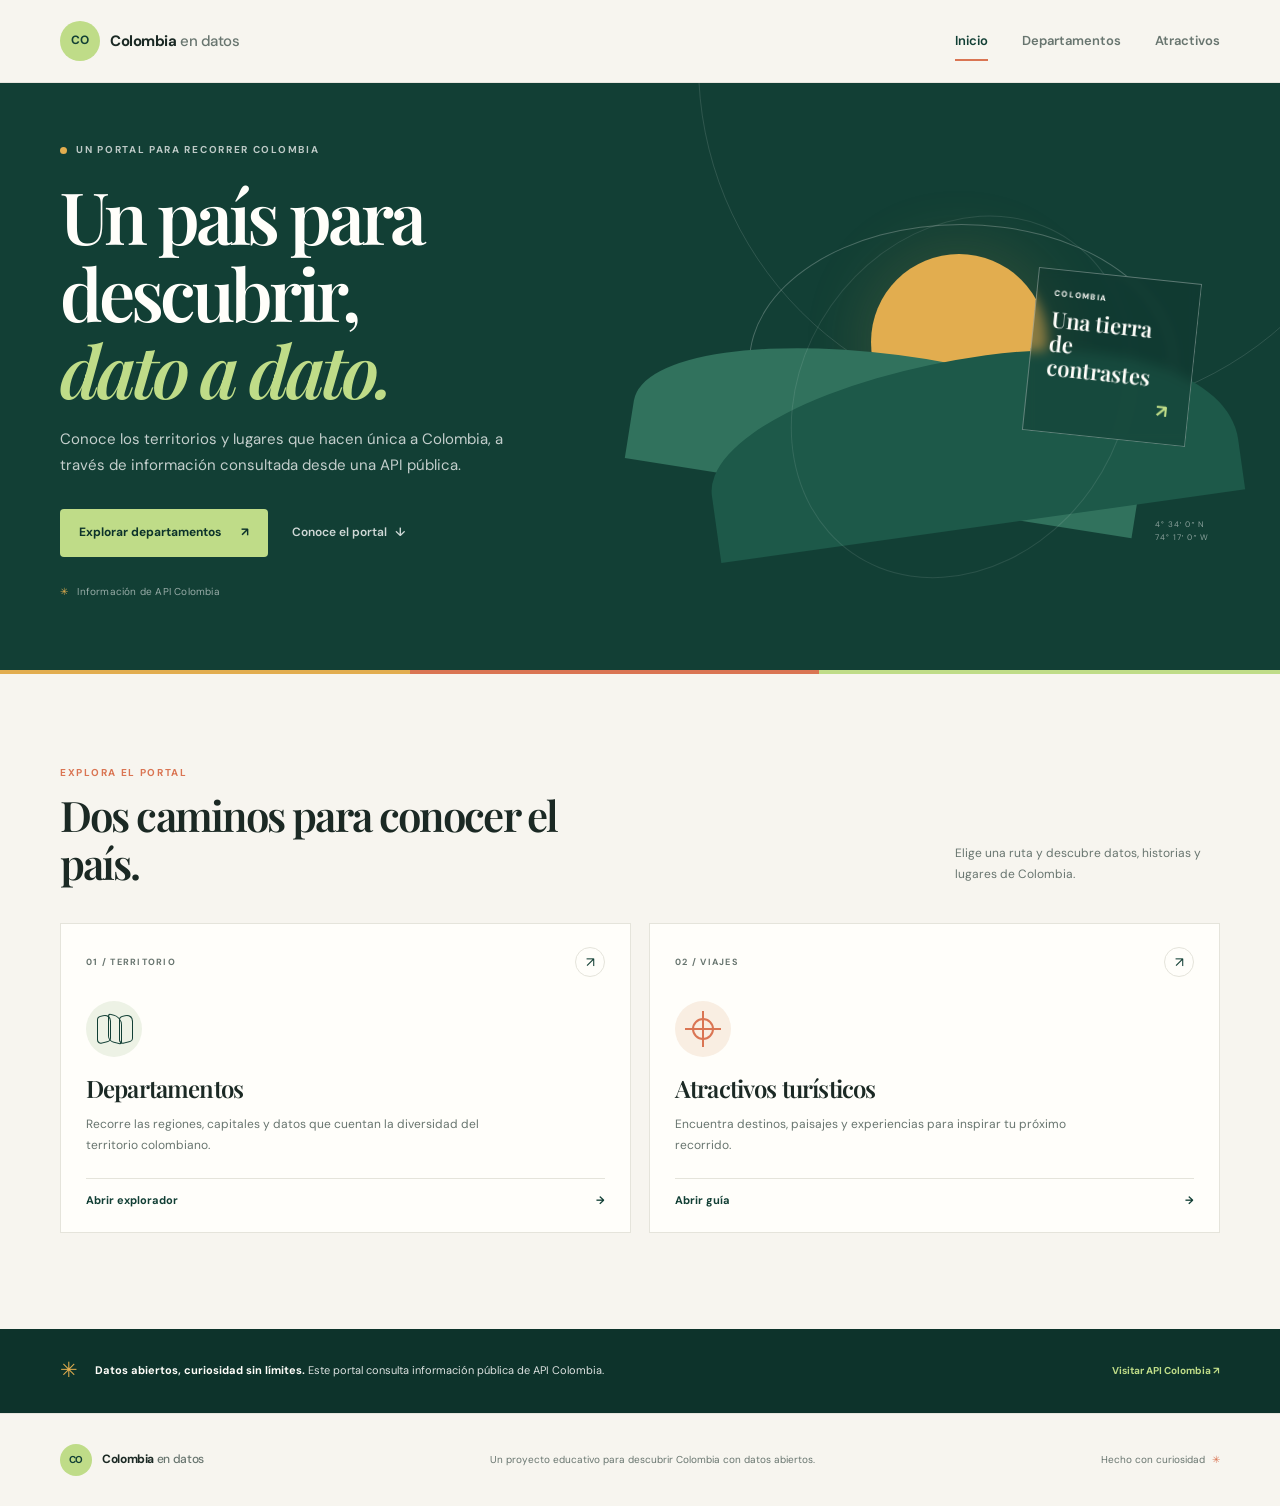
==== index.html @ cde35022 "feat: :zap: create portal layout and navigation se crea la primera pagina web" ====
<!doctype html>
<html lang="es">
  <head>
    <meta charset="utf-8">
    <meta name="viewport" content="width=device-width, initial-scale=1">
    <meta name="theme-color" content="#123f35">
    <meta name="description" content="Explora los departamentos y atractivos turísticos de Colombia con datos de API Colombia.">
    <title>Colombia en datos | Explora el país</title>
    <link rel="stylesheet" href="css/styles.css">
    <script src="js/site.js" defer></script>
  </head>
  <body>
    <a class="skip-link" href="#contenido">Saltar al contenido</a>

    <header class="site-header">
      <div class="shell header-inner">
        <a class="brand" href="index.html" aria-label="Colombia en datos, inicio">
          <span class="brand-mark" aria-hidden="true">CO</span>
          <span class="brand-name">Colombia <span>en datos</span></span>
        </a>

        <button class="nav-toggle" type="button" aria-expanded="false" aria-controls="primary-nav" aria-label="Abrir menú">
          <span></span><span></span>
        </button>

        <nav class="primary-nav" id="primary-nav" aria-label="Navegación principal">
          <a class="nav-link is-active" href="index.html" aria-current="page">Inicio</a>
          <a class="nav-link" href="departamentos.html">Departamentos</a>
          <a class="nav-link" href="atractivos.html">Atractivos</a>
        </nav>
      </div>
    </header>

    <main id="contenido">
      <section class="hero">
        <div class="shell hero-inner">
          <div class="hero-copy">
            <p class="eyebrow"><span class="eyebrow-dot" aria-hidden="true"></span> Un portal para recorrer Colombia</p>
            <h1>Un país para descubrir,<br><em>dato a dato.</em></h1>
            <p class="hero-lead">Conoce los territorios y lugares que hacen única a Colombia, a través de información consultada desde una API pública.</p>
            <div class="hero-actions">
              <a class="button button-light" href="departamentos.html">Explorar departamentos <span aria-hidden="true">↗</span></a>
              <a class="text-link text-link-light" href="#explora">Conoce el portal <span aria-hidden="true">↓</span></a>
            </div>
            <p class="hero-note"><span aria-hidden="true">✳</span> Información de API Colombia</p>
          </div>

          <div class="hero-art" aria-hidden="true">
            <div class="hero-sun"></div>
            <div class="hero-hill hero-hill-back"></div>
            <div class="hero-hill hero-hill-front"></div>
            <div class="hero-stamp"><span>COLOMBIA</span><strong>Una tierra<br>de contrastes</strong><i>↗</i></div>
            <span class="hero-coordinate">4° 34′ 0″ N<br>74° 17′ 0″ W</span>
          </div>
        </div>
        <div class="hero-bottom-line" aria-hidden="true"><span></span></div>
      </section>

      <section class="explore-section shell" id="explora" aria-labelledby="explore-title">
        <div class="section-heading">
          <div>
            <p class="eyebrow eyebrow-dark">Explora el portal</p>
            <h2 id="explore-title">Dos caminos para conocer el país.</h2>
          </div>
          <p class="section-intro">Elige una ruta y descubre datos, historias y lugares de Colombia.</p>
        </div>

        <div class="explore-grid">
          <a class="explore-card card-departments" href="departamentos.html">
            <div class="card-topline"><span class="card-index">01 / TERRITORIO</span><span class="card-arrow" aria-hidden="true">↗</span></div>
            <div class="card-icon icon-map" aria-hidden="true"><span></span><span></span><span></span></div>
            <div class="card-copy">
              <h3>Departamentos</h3>
              <p>Recorre las regiones, capitales y datos que cuentan la diversidad del territorio colombiano.</p>
            </div>
            <span class="card-cta">Abrir explorador <span aria-hidden="true">→</span></span>
          </a>

          <a class="explore-card card-attractions" href="atractivos.html">
            <div class="card-topline"><span class="card-index">02 / VIAJES</span><span class="card-arrow" aria-hidden="true">↗</span></div>
            <div class="card-icon icon-sun" aria-hidden="true"><span></span></div>
            <div class="card-copy">
              <h3>Atractivos turísticos</h3>
              <p>Encuentra destinos, paisajes y experiencias para inspirar tu próximo recorrido.</p>
            </div>
            <span class="card-cta">Abrir guía <span aria-hidden="true">→</span></span>
          </a>
        </div>
      </section>

      <section class="source-band" aria-label="Fuente de los datos">
        <div class="shell source-inner">
          <span class="source-symbol" aria-hidden="true">✳</span>
          <p><strong>Datos abiertos, curiosidad sin límites.</strong> Este portal consulta información pública de API Colombia.</p>
          <a href="https://api-colombia.com/" target="_blank" rel="noreferrer">Visitar API Colombia <span aria-hidden="true">↗</span></a>
        </div>
      </section>
    </main>

    <footer class="site-footer">
      <div class="shell footer-inner">
        <a class="brand brand-footer" href="index.html" aria-label="Colombia en datos, inicio">
          <span class="brand-mark" aria-hidden="true">CO</span>
          <span class="brand-name">Colombia <span>en datos</span></span>
        </a>
        <p>Un proyecto educativo para descubrir Colombia con datos abiertos.</p>
        <span class="footer-credit">Hecho con curiosidad <span aria-hidden="true">✳</span></span>
      </div>
    </footer>
  </body>
</html>
---- css/styles.css ----
@import url("https://fonts.googleapis.com/css2?family=DM+Sans:wght@400;500;600;700&family=Playfair+Display:ital,wght@0,600;0,700;1,600;1,700&display=swap");

:root {
  color-scheme: light;
  --ink: #1b2924;
  --muted: #68756f;
  --forest: #123f35;
  --forest-deep: #0d332b;
  --leaf: #bfdc88;
  --gold: #e2ad4f;
  --coral: #da7553;
  --paper: #f7f5ef;
  --white: #fffefa;
  --line: #e5e4db;
  --font-body: "DM Sans", "Segoe UI", sans-serif;
  --font-display: "Playfair Display", Georgia, serif;
  --shell-width: 1160px;
}

* {
  box-sizing: border-box;
}

html {
  scroll-behavior: smooth;
}

body {
  margin: 0;
  color: var(--ink);
  background: var(--paper);
  font-family: var(--font-body);
  font-size: 16px;
  line-height: 1.6;
  -webkit-font-smoothing: antialiased;
}

body,
button,
a {
  font-family: var(--font-body);
}

a {
  color: inherit;
}

a:focus-visible,
button:focus-visible {
  outline: 3px solid var(--gold);
  outline-offset: 4px;
}

.shell {
  width: min(var(--shell-width), calc(100% - 56px));
  margin-inline: auto;
}

.skip-link {
  position: absolute;
  z-index: 20;
  top: 12px;
  left: 12px;
  transform: translateY(-160%);
  padding: 10px 14px;
  border-radius: 6px;
  color: var(--white);
  background: var(--forest-deep);
}

.skip-link:focus {
  transform: translateY(0);
}

.site-header {
  position: relative;
  z-index: 5;
  border-bottom: 1px solid rgba(27, 41, 36, 0.08);
  background: var(--paper);
}

.header-inner {
  display: flex;
  min-height: 82px;
  align-items: center;
  justify-content: space-between;
}

.brand {
  display: inline-flex;
  align-items: center;
  gap: 10px;
  color: var(--ink);
  text-decoration: none;
}

.brand-mark {
  display: grid;
  width: 40px;
  height: 40px;
  place-items: center;
  border-radius: 50%;
  color: var(--forest);
  background: var(--leaf);
  font-size: 12px;
  font-weight: 700;
  letter-spacing: -0.04em;
}

.brand-name {
  font-size: 15px;
  font-weight: 700;
  letter-spacing: -0.03em;
}

.brand-name span {
  color: var(--muted);
  font-weight: 500;
}

.primary-nav {
  display: flex;
  align-items: center;
  gap: 34px;
}

.nav-link {
  position: relative;
  padding: 10px 0;
  color: var(--muted);
  font-size: 13px;
  font-weight: 600;
  text-decoration: none;
  transition: color 160ms ease;
}

.nav-link:hover,
.nav-link.is-active {
  color: var(--forest);
}

.nav-link.is-active::after {
  position: absolute;
  right: 0;
  bottom: 0;
  left: 0;
  height: 2px;
  background: var(--coral);
  content: "";
}

.nav-toggle {
  display: none;
}

.hero {
  position: relative;
  overflow: hidden;
  color: var(--white);
  background: var(--forest);
}

.hero::before {
  position: absolute;
  top: -370px;
  right: -120px;
  width: 700px;
  height: 700px;
  border: 1px solid rgba(255, 255, 255, 0.12);
  border-radius: 50%;
  content: "";
}

.hero-inner {
  position: relative;
  display: grid;
  min-height: 505px;
  grid-template-columns: 1.04fr 0.96fr;
  align-items: center;
  gap: 58px;
  padding-block: 60px 74px;
}

.hero-copy {
  position: relative;
  z-index: 2;
  max-width: 590px;
}

.eyebrow {
  display: flex;
  align-items: center;
  gap: 9px;
  margin: 0 0 20px;
  color: rgba(255, 255, 255, 0.72);
  font-size: 10px;
  font-weight: 700;
  letter-spacing: 0.17em;
  line-height: 1.4;
  text-transform: uppercase;
}

.eyebrow-dot {
  width: 7px;
  height: 7px;
  border-radius: 50%;
  background: var(--gold);
}

h1,
h2,
h3,
p {
  margin-top: 0;
}

.hero h1,
.subpage-copy h1 {
  margin-bottom: 18px;
  font-family: var(--font-display);
  font-size: clamp(46px, 5.7vw, 72px);
  font-weight: 600;
  letter-spacing: -0.055em;
  line-height: 1.07;
}

.hero h1 em,
.subpage-copy h1 em {
  color: var(--leaf);
  font-weight: 600;
}

.hero-lead {
  max-width: 485px;
  margin-bottom: 30px;
  color: rgba(255, 255, 255, 0.75);
  font-size: 15px;
  line-height: 1.75;
}

.hero-actions {
  display: flex;
  flex-wrap: wrap;
  align-items: center;
  gap: 24px;
}

.button {
  display: inline-flex;
  min-height: 48px;
  align-items: center;
  justify-content: center;
  gap: 20px;
  padding: 0 18px;
  border: 1px solid transparent;
  border-radius: 4px;
  font-size: 12px;
  font-weight: 700;
  text-decoration: none;
  transition: transform 160ms ease, background-color 160ms ease;
}

.button:hover {
  transform: translateY(-2px);
}

.button-light {
  color: var(--forest-deep);
  background: var(--leaf);
}

.button-light:hover {
  background: #d1e9a6;
}

.text-link {
  font-size: 12px;
  font-weight: 600;
  text-decoration: none;
}

.text-link span {
  margin-left: 5px;
}

.text-link-light {
  color: rgba(255, 255, 255, 0.8);
}

.text-link-light:hover {
  color: var(--white);
}

.hero-note {
  margin: 27px 0 0;
  color: rgba(255, 255, 255, 0.57);
  font-size: 10px;
  letter-spacing: 0.02em;
}

.hero-note span {
  margin-right: 6px;
  color: var(--gold);
}

.hero-art {
  position: relative;
  min-height: 345px;
  isolation: isolate;
}

.hero-art::before {
  position: absolute;
  top: 25px;
  left: 11%;
  width: 80%;
  height: 80%;
  border: 1px solid rgba(255, 255, 255, 0.24);
  border-radius: 50%;
  content: "";
}

.hero-art::after {
  position: absolute;
  top: 2%;
  left: 21%;
  width: 60%;
  height: 110%;
  border: 1px solid rgba(255, 255, 255, 0.1);
  border-radius: 50%;
  content: "";
  transform: rotate(35deg);
}

.hero-sun {
  position: absolute;
  top: 16%;
  left: 34%;
  width: 176px;
  aspect-ratio: 1;
  border-radius: 50%;
  background: var(--gold);
  box-shadow: 0 0 70px rgba(226, 173, 79, 0.18);
}

.hero-hill {
  position: absolute;
  right: -3%;
  bottom: 5%;
  left: 3%;
  height: 49%;
  border-radius: 55% 45% 0 0 / 60% 70% 0 0;
  transform: rotate(-8deg);
}

.hero-hill-back {
  right: 14%;
  bottom: 13%;
  left: -11%;
  height: 42%;
  background: #31725d;
  transform: rotate(9deg);
}

.hero-hill-front {
  background: #1d5949;
}

.hero-stamp {
  position: absolute;
  z-index: 1;
  top: 22%;
  right: 5%;
  display: flex;
  width: 164px;
  min-height: 164px;
  flex-direction: column;
  justify-content: space-between;
  padding: 17px;
  border: 1px solid rgba(255, 255, 255, 0.32);
  color: var(--white);
  background: rgba(13, 51, 43, 0.42);
  backdrop-filter: blur(6px);
  transform: rotate(6deg);
}

.hero-stamp span,
.hero-stamp i {
  font-size: 8px;
  font-style: normal;
  font-weight: 700;
  letter-spacing: 0.16em;
}

.hero-stamp strong {
  font-family: var(--font-display);
  font-size: 22px;
  font-weight: 600;
  line-height: 1.1;
}

.hero-stamp i {
  align-self: flex-end;
  color: var(--leaf);
  font-size: 18px;
}

.hero-coordinate {
  position: absolute;
  right: 2%;
  bottom: 0;
  color: rgba(255, 255, 255, 0.5);
  font-size: 8px;
  letter-spacing: 0.13em;
  line-height: 1.6;
}

.hero-bottom-line {
  position: absolute;
  right: 0;
  bottom: 0;
  left: 0;
  height: 4px;
  background: linear-gradient(90deg, var(--gold) 0 32%, var(--coral) 32% 64%, var(--leaf) 64% 100%);
}

.explore-section {
  padding-block: 92px 96px;
}

.section-heading {
  display: flex;
  align-items: flex-end;
  justify-content: space-between;
  gap: 30px;
  margin-bottom: 35px;
}

.eyebrow-dark {
  margin-bottom: 11px;
  color: var(--coral);
}

.section-heading h2 {
  max-width: 580px;
  margin-bottom: 0;
  font-family: var(--font-display);
  font-size: clamp(30px, 3.6vw, 42px);
  font-weight: 600;
  letter-spacing: -0.045em;
  line-height: 1.16;
}

.section-intro {
  max-width: 265px;
  margin: 0 0 3px;
  color: var(--muted);
  font-size: 12px;
  line-height: 1.75;
}

.explore-grid {
  display: grid;
  grid-template-columns: repeat(2, minmax(0, 1fr));
  gap: 18px;
}

.explore-card {
  position: relative;
  display: flex;
  min-height: 310px;
  flex-direction: column;
  padding: 23px 25px 22px;
  overflow: hidden;
  border: 1px solid var(--line);
  color: var(--ink);
  background: var(--white);
  text-decoration: none;
  transition: border-color 180ms ease, transform 180ms ease, box-shadow 180ms ease;
}

.explore-card:hover {
  transform: translateY(-4px);
  border-color: rgba(18, 63, 53, 0.32);
  box-shadow: 0 14px 30px rgba(27, 41, 36, 0.07);
}

.card-topline {
  display: flex;
  align-items: center;
  justify-content: space-between;
}

.card-index {
  color: var(--muted);
  font-size: 9px;
  font-weight: 700;
  letter-spacing: 0.14em;
}

.card-arrow {
  display: grid;
  width: 30px;
  height: 30px;
  place-items: center;
  border: 1px solid var(--line);
  border-radius: 50%;
  color: var(--forest);
  font-size: 14px;
  transition: color 180ms ease, background-color 180ms ease;
}

.explore-card:hover .card-arrow {
  color: var(--white);
  background: var(--forest);
}

.card-icon {
  position: relative;
  display: block;
  width: 56px;
  height: 56px;
  margin-block: 24px 12px;
  border-radius: 50%;
  background: #edf2e5;
}

.icon-map span {
  position: absolute;
  top: 14px;
  width: 14px;
  height: 28px;
  border: 1px solid var(--forest);
  border-radius: 3px 8px 3px 5px;
  transform: skewY(-15deg);
}

.icon-map span:nth-child(1) {
  left: 11px;
}

.icon-map span:nth-child(2) {
  left: 22px;
  transform: skewY(15deg);
}

.icon-map span:nth-child(3) {
  left: 33px;
}

.icon-sun {
  background: #f9eee2;
}

.icon-sun span {
  position: absolute;
  top: 17px;
  left: 17px;
  width: 22px;
  height: 22px;
  border: 2px solid var(--coral);
  border-radius: 50%;
}

.icon-sun span::before,
.icon-sun span::after {
  position: absolute;
  top: 8px;
  left: -9px;
  width: 36px;
  height: 2px;
  background: var(--coral);
  content: "";
}

.icon-sun span::after {
  transform: rotate(90deg);
}

.card-copy h3 {
  margin-bottom: 7px;
  font-family: var(--font-display);
  font-size: 24px;
  font-weight: 600;
  letter-spacing: -0.035em;
}

.card-copy p {
  max-width: 405px;
  margin-bottom: 22px;
  color: var(--muted);
  font-size: 12px;
  line-height: 1.75;
}

.card-cta {
  display: flex;
  align-items: center;
  justify-content: space-between;
  margin-top: auto;
  padding-top: 13px;
  border-top: 1px solid var(--line);
  color: var(--forest);
  font-size: 11px;
  font-weight: 700;
}

.source-band {
  color: rgba(255, 255, 255, 0.86);
  background: var(--forest-deep);
}

.source-inner {
  display: flex;
  min-height: 84px;
  align-items: center;
  gap: 17px;
}

.source-symbol {
  color: var(--gold);
  font-size: 21px;
}

.source-inner p {
  margin: 0;
  font-size: 11px;
}

.source-inner p strong {
  color: var(--white);
}

.source-inner a {
  margin-left: auto;
  color: var(--leaf);
  font-size: 10px;
  font-weight: 700;
  text-decoration: none;
  white-space: nowrap;
}

.source-inner a:hover {
  text-decoration: underline;
}

.site-footer {
  border-top: 1px solid rgba(27, 41, 36, 0.08);
  background: var(--paper);
}

.footer-inner {
  display: flex;
  min-height: 92px;
  align-items: center;
  justify-content: space-between;
  gap: 24px;
}

.brand-footer .brand-mark {
  width: 32px;
  height: 32px;
  font-size: 10px;
}

.brand-footer .brand-name {
  font-size: 12px;
}

.footer-inner p,
.footer-credit {
  margin: 0;
  color: var(--muted);
  font-size: 10px;
}

.footer-credit span {
  margin-left: 4px;
  color: var(--coral);
}

.subpage-main {
  min-height: calc(100vh - 175px);
  padding-block: 23px 70px;
}

.breadcrumbs {
  display: flex;
  align-items: center;
  gap: 10px;
  margin-bottom: 38px;
  color: #8a938e;
  font-size: 10px;
}

.breadcrumbs a {
  color: var(--forest);
  text-decoration: none;
}

.breadcrumbs a:hover {
  text-decoration: underline;
}

.subpage-hero {
  display: grid;
  min-height: 310px;
  grid-template-columns: 1.05fr 0.95fr;
  align-items: center;
  gap: 45px;
  padding: 22px 0 38px;
  border-bottom: 1px solid var(--line);
}

.section-number {
  display: inline-grid;
  width: 26px;
  height: 26px;
  place-items: center;
  border: 1px solid rgba(218, 117, 83, 0.45);
  border-radius: 50%;
  color: var(--coral);
  font-size: 9px;
  letter-spacing: 0;
}

.subpage-copy h1 {
  margin-bottom: 15px;
  color: var(--forest);
  font-size: clamp(39px, 5vw, 58px);
}

.subpage-copy h1 em {
  color: var(--coral);
}

.subpage-copy > p:last-child {
  max-width: 460px;
  margin-bottom: 0;
  color: var(--muted);
  font-size: 13px;
  line-height: 1.8;
}

.subpage-illustration {
  position: relative;
  min-height: 260px;
  overflow: hidden;
  background: #e6ecdc;
}

.illustration-map {
  background: #e4eadb;
}

.map-ring {
  position: absolute;
  top: 50%;
  left: 50%;
  width: 240px;
  height: 240px;
  border: 1px solid rgba(18, 63, 53, 0.2);
  border-radius: 50%;
  transform: translate(-50%, -50%);
}

.ring-two {
  width: 175px;
  height: 275px;
  transform: translate(-50%, -50%) rotate(38deg);
}

.map-pin {
  position: absolute;
  top: 50%;
  left: 50%;
  display: grid;
  width: 82px;
  height: 82px;
  place-items: center;
  border: 1px solid rgba(18, 63, 53, 0.3);
  border-radius: 50%;
  color: var(--white);
  background: var(--forest);
  font-family: var(--font-display);
  font-size: 23px;
  transform: translate(-50%, -50%);
}

.illustration-label {
  position: absolute;
  right: 20px;
  bottom: 18px;
  color: var(--forest);
  font-family: var(--font-display);
  font-size: 14px;
  line-height: 1.25;
  text-align: right;
}

.illustration-sun {
  background: #f3e5d4;
}

.sun-disc {
  position: absolute;
  top: 14%;
  left: 40%;
  width: 118px;
  height: 118px;
  border-radius: 50%;
  background: var(--gold);
}

.sun-hill {
  position: absolute;
  right: -8%;
  bottom: -30%;
  width: 120%;
  height: 72%;
  border-radius: 50% 50% 0 0;
  background: #78916a;
  transform: rotate(-7deg);
}

.hill-two {
  right: 19%;
  bottom: -48%;
  width: 110%;
  background: #315d4b;
  transform: rotate(9deg);
}

.illustration-sun .illustration-label {
  z-index: 1;
  color: var(--white);
}

.work-in-progress {
  display: grid;
  grid-template-columns: 45px 1fr auto;
  align-items: center;
  gap: 18px;
  margin-top: 36px;
  padding: 20px 22px;
  border: 1px dashed #c8cec3;
  background: rgba(255, 254, 250, 0.7);
}

.progress-mark {
  display: grid;
  width: 42px;
  height: 42px;
  place-items: center;
  border-radius: 50%;
  color: var(--forest);
  background: var(--leaf);
  font-size: 11px;
  font-weight: 700;
}

.work-in-progress h2 {
  margin-bottom: 3px;
  font-family: var(--font-display);
  font-size: 17px;
  font-weight: 600;
}

.work-in-progress p {
  margin-bottom: 0;
  color: var(--muted);
  font-size: 11px;
}

.progress-label {
  color: var(--coral);
  font-size: 9px;
  font-weight: 700;
  letter-spacing: 0.09em;
  text-transform: uppercase;
  white-space: nowrap;
}

@media (max-width: 860px) {
  .hero-inner {
    grid-template-columns: 1fr 0.85fr;
    gap: 18px;
  }

  .hero-art {
    min-height: 295px;
  }

  .hero-sun {
    width: 145px;
  }

  .hero-stamp {
    right: 1%;
    width: 145px;
    min-height: 145px;
  }

  .footer-inner {
    flex-wrap: wrap;
    justify-content: center;
    padding-block: 18px;
  }
}

@media (max-width: 680px) {
  .shell {
    width: min(var(--shell-width), calc(100% - 36px));
  }

  .header-inner {
    min-height: 70px;
  }

  .nav-toggle {
    display: flex;
    width: 42px;
    height: 42px;
    flex-direction: column;
    align-items: center;
    justify-content: center;
    gap: 5px;
    border: 1px solid var(--line);
    border-radius: 50%;
    background: transparent;
    cursor: pointer;
  }

  .nav-toggle span {
    width: 16px;
    height: 1.5px;
    background: var(--forest);
    transition: transform 160ms ease;
  }

  .nav-toggle[aria-expanded="true"] span:first-child {
    transform: translateY(3.25px) rotate(45deg);
  }

  .nav-toggle[aria-expanded="true"] span:last-child {
    transform: translateY(-3.25px) rotate(-45deg);
  }

  .primary-nav {
    position: absolute;
    top: calc(100% - 1px);
    right: 0;
    left: 0;
    display: none;
    flex-direction: column;
    align-items: stretch;
    gap: 0;
    padding: 8px 18px 14px;
    border-bottom: 1px solid var(--line);
    background: var(--paper);
  }

  .primary-nav.is-open {
    display: flex;
  }

  .nav-link {
    padding: 13px 0;
    border-bottom: 1px solid var(--line);
  }

  .nav-link:last-child {
    border-bottom: 0;
  }

  .nav-link.is-active::after {
    right: auto;
    width: 28px;
  }

  .hero-inner {
    min-height: 0;
    grid-template-columns: 1fr;
    gap: 0;
    padding-block: 64px 52px;
  }

  .hero h1 {
    font-size: clamp(46px, 12vw, 64px);
  }

  .hero-lead {
    max-width: 450px;
    font-size: 14px;
  }

  .hero-art {
    min-height: 240px;
    margin: 18px 6% 0 14%;
  }

  .hero-art::before {
    top: 12%;
    height: 88%;
  }

  .hero-sun {
    top: 12%;
    left: 31%;
    width: 125px;
  }

  .hero-stamp {
    top: 20%;
    right: 2%;
    width: 130px;
    min-height: 132px;
    padding: 13px;
  }

  .hero-stamp strong {
    font-size: 19px;
  }

  .hero-coordinate {
    right: 0;
  }

  .explore-section {
    padding-block: 64px 68px;
  }

  .section-heading {
    display: block;
    margin-bottom: 24px;
  }

  .section-intro {
    max-width: 400px;
    margin-top: 12px;
  }

  .explore-grid {
    grid-template-columns: 1fr;
    gap: 12px;
  }

  .explore-card {
    min-height: 285px;
    padding: 20px;
  }

  .source-inner {
    min-height: 0;
    flex-wrap: wrap;
    gap: 9px 13px;
    padding-block: 18px;
  }

  .source-inner p {
    flex: 1 1 calc(100% - 40px);
  }

  .source-inner a {
    margin-left: 34px;
  }

  .footer-inner {
    flex-direction: column;
    gap: 10px;
    padding-block: 22px;
    text-align: center;
  }

  .subpage-main {
    padding-top: 17px;
  }

  .breadcrumbs {
    margin-bottom: 23px;
  }

  .subpage-hero {
    grid-template-columns: 1fr;
    gap: 23px;
    padding: 10px 0 28px;
  }

  .subpage-copy h1 {
    font-size: clamp(40px, 10vw, 54px);
  }

  .subpage-illustration {
    min-height: 220px;
  }

  .work-in-progress {
    grid-template-columns: 42px 1fr;
    gap: 12px;
    margin-top: 24px;
    padding: 16px;
  }

  .progress-label {
    grid-column: 2;
  }
}

@media (max-width: 380px) {
  .hero-actions {
    align-items: flex-start;
    flex-direction: column;
    gap: 14px;
  }

  .hero-art {
    margin-inline: 4%;
  }

  .hero-stamp {
    right: -4%;
  }
}

@media (prefers-reduced-motion: reduce) {
  *,
  *::before,
  *::after {
    scroll-behavior: auto !important;
    transition-duration: 0.01ms !important;
    animation-duration: 0.01ms !important;
    animation-iteration-count: 1 !important;
  }
}
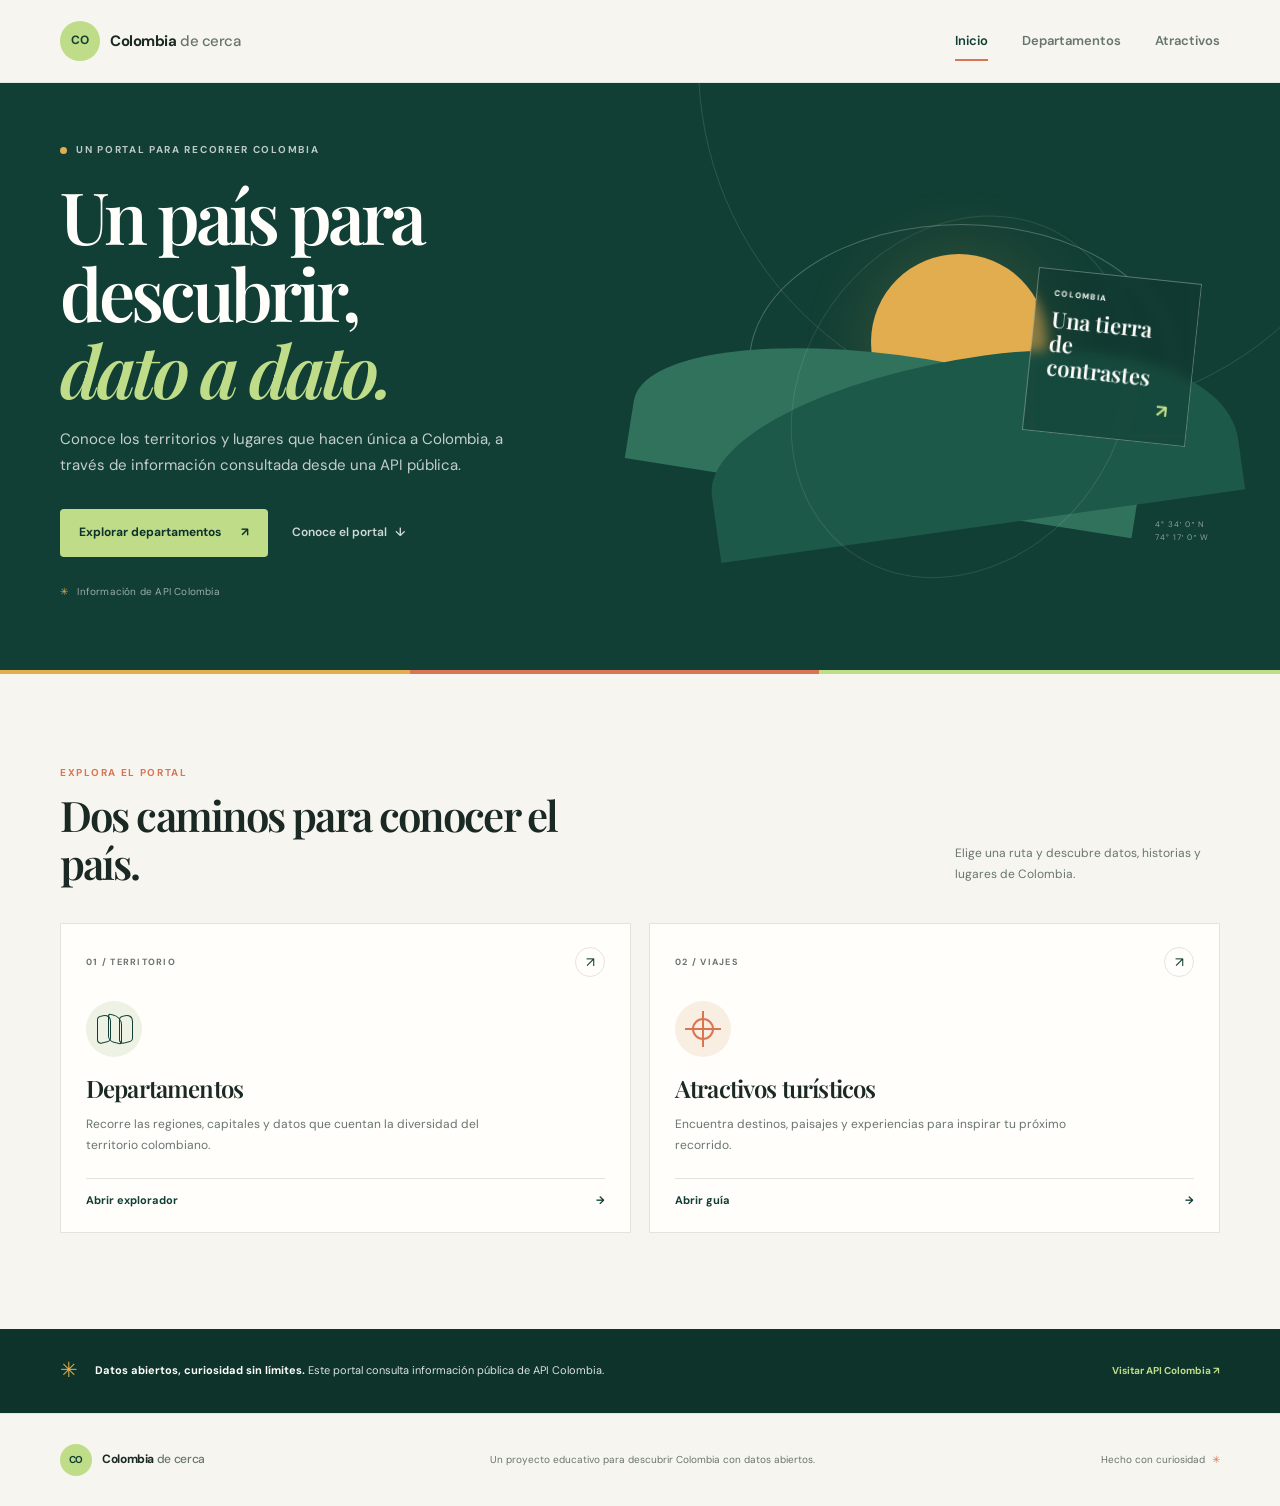
==== commit bcb5f01e: "fix: :art: cambio de titulos y subtitulos" ====
--- a/index.html
+++ b/index.html
@@ -5,7 +5,7 @@
     <meta name="viewport" content="width=device-width, initial-scale=1">
     <meta name="theme-color" content="#123f35">
     <meta name="description" content="Explora los departamentos y atractivos turísticos de Colombia con datos de API Colombia.">
-    <title>Colombia en datos | Explora el país</title>
+    <title>Colombia de cerca | Explora el país</title>
     <link rel="stylesheet" href="css/styles.css">
     <script src="js/site.js" defer></script>
   </head>
@@ -14,9 +14,9 @@
 
     <header class="site-header">
       <div class="shell header-inner">
-        <a class="brand" href="index.html" aria-label="Colombia en datos, inicio">
+        <a class="brand" href="index.html" aria-label="Colombia de cerca, inicio">
           <span class="brand-mark" aria-hidden="true">CO</span>
-          <span class="brand-name">Colombia <span>en datos</span></span>
+          <span class="brand-name">Colombia <span>de cerca</span></span>
         </a>
 
         <button class="nav-toggle" type="button" aria-expanded="false" aria-controls="primary-nav" aria-label="Abrir menú">
@@ -99,9 +99,9 @@
 
     <footer class="site-footer">
       <div class="shell footer-inner">
-        <a class="brand brand-footer" href="index.html" aria-label="Colombia en datos, inicio">
+        <a class="brand brand-footer" href="index.html" aria-label="Colombia de cerca, inicio">
           <span class="brand-mark" aria-hidden="true">CO</span>
-          <span class="brand-name">Colombia <span>en datos</span></span>
+          <span class="brand-name">Colombia <span>de cerca</span></span>
         </a>
         <p>Un proyecto educativo para descubrir Colombia con datos abiertos.</p>
         <span class="footer-credit">Hecho con curiosidad <span aria-hidden="true">✳</span></span>
--- a/css/styles.css
+++ b/css/styles.css
@@ -881,6 +881,583 @@
   white-space: nowrap;
 }
 
+.api-state {
+  display: flex;
+  align-items: center;
+  gap: 13px;
+  padding: 18px;
+  border: 1px solid var(--line);
+  border-radius: 5px;
+  background: var(--white);
+}
+
+.api-state--loading {
+  color: var(--muted);
+}
+
+.api-state--error {
+  border-color: #e8c6bb;
+  background: #fff8f5;
+}
+
+.api-state--empty {
+  color: var(--muted);
+}
+
+.api-state-icon {
+  display: grid;
+  width: 32px;
+  height: 32px;
+  flex: 0 0 32px;
+  place-items: center;
+  border-radius: 50%;
+  color: var(--forest);
+  background: #edf2e5;
+  font-size: 14px;
+  font-weight: 700;
+}
+
+.api-state--loading .api-state-icon {
+  border: 3px solid #dce6d2;
+  border-top-color: var(--forest);
+  background: transparent;
+  animation: api-spin 800ms linear infinite;
+}
+
+.api-state--error .api-state-icon {
+  color: #8c3f2c;
+  background: #f7e5df;
+}
+
+.api-state-copy {
+  flex: 1;
+}
+
+.api-state-copy p {
+  margin: 0;
+  font-size: 12px;
+  line-height: 1.6;
+}
+
+.api-retry-button {
+  min-height: 38px;
+  padding: 0 13px;
+  border: 1px solid #bfd0c4;
+  border-radius: 4px;
+  color: var(--forest);
+  background: transparent;
+  font-size: 11px;
+  font-weight: 700;
+  cursor: pointer;
+}
+
+.api-retry-button:hover {
+  background: #edf2e5;
+}
+
+.api-retry-button:disabled {
+  cursor: wait;
+  opacity: 0.65;
+}
+
+.directory-section {
+  padding-block: 48px 82px;
+}
+
+.directory-heading {
+  display: flex;
+  align-items: flex-end;
+  justify-content: space-between;
+  gap: 26px;
+  margin-bottom: 24px;
+}
+
+.directory-heading .eyebrow {
+  margin-bottom: 10px;
+}
+
+.directory-heading h2 {
+  margin-bottom: 8px;
+  color: var(--forest);
+  font-family: var(--font-display);
+  font-size: clamp(28px, 3.4vw, 39px);
+  font-weight: 600;
+  letter-spacing: -0.045em;
+  line-height: 1.16;
+}
+
+.directory-intro {
+  max-width: 520px;
+  margin-bottom: 0;
+  color: var(--muted);
+  font-size: 12px;
+  line-height: 1.7;
+}
+
+.directory-total {
+  flex: 0 0 auto;
+  margin: 0 0 4px;
+  padding: 9px 13px;
+  border-left: 2px solid var(--coral);
+  color: var(--forest);
+  background: #f0eee6;
+  font-size: 11px;
+  font-weight: 700;
+}
+
+.directory-status:empty {
+  display: none;
+}
+
+.directory-status:not(:empty) {
+  margin-bottom: 18px;
+}
+
+.department-grid {
+  display: grid;
+  grid-template-columns: repeat(3, minmax(0, 1fr));
+  align-items: stretch;
+  gap: 15px;
+}
+
+.department-card {
+  display: flex;
+  min-width: 0;
+  flex-direction: column;
+  padding: 20px 19px 18px;
+  border: 1px solid var(--line);
+  background: var(--white);
+  box-shadow: 0 4px 15px rgba(27, 41, 36, 0.025);
+}
+
+.department-card-top {
+  display: flex;
+  align-items: center;
+  justify-content: space-between;
+  gap: 12px;
+  margin-bottom: 13px;
+}
+
+.department-region {
+  margin: 0;
+  color: var(--coral);
+  font-size: 9px;
+  font-weight: 700;
+  letter-spacing: 0.13em;
+  text-transform: uppercase;
+}
+
+.department-id {
+  color: #a1a9a2;
+  font-size: 9px;
+  font-weight: 600;
+}
+
+.department-name {
+  margin-bottom: 4px;
+  color: var(--forest);
+  font-family: var(--font-display);
+  font-size: 22px;
+  font-weight: 600;
+  letter-spacing: -0.035em;
+  line-height: 1.2;
+}
+
+.department-capital {
+  margin-bottom: 16px;
+  color: var(--muted);
+  font-size: 11px;
+}
+
+.department-capital span {
+  margin-right: 4px;
+  color: #8a938e;
+  font-size: 9px;
+  font-weight: 700;
+  letter-spacing: 0.08em;
+  text-transform: uppercase;
+}
+
+.department-metrics {
+  display: grid;
+  grid-template-columns: repeat(3, minmax(0, 1fr));
+  gap: 7px;
+  margin: 0 0 15px;
+  padding: 12px 0;
+  border-block: 1px solid var(--line);
+}
+
+.department-metric {
+  min-width: 0;
+}
+
+.department-metric dt {
+  margin-bottom: 4px;
+  color: #8a938e;
+  font-size: 8px;
+  font-weight: 700;
+  letter-spacing: 0.07em;
+  line-height: 1.4;
+  text-transform: uppercase;
+}
+
+.department-metric dd {
+  margin: 0;
+  color: var(--ink);
+  font-size: 11px;
+  font-weight: 700;
+  line-height: 1.4;
+  overflow-wrap: anywhere;
+}
+
+.department-description {
+  margin: 0;
+  color: var(--muted);
+  font-size: 10px;
+  line-height: 1.7;
+}
+
+.region-breakdown {
+  margin-bottom: 27px;
+}
+
+.region-breakdown-heading {
+  display: flex;
+  align-items: baseline;
+  justify-content: space-between;
+  gap: 15px;
+  margin-bottom: 10px;
+}
+
+.region-breakdown-heading h3 {
+  margin: 0;
+  color: var(--forest);
+  font-family: var(--font-display);
+  font-size: 17px;
+  font-weight: 600;
+}
+
+.region-breakdown-heading span {
+  color: #89928c;
+  font-size: 9px;
+}
+
+.region-summary {
+  display: grid;
+  grid-template-columns: repeat(6, minmax(0, 1fr));
+  gap: 8px;
+  margin: 0;
+  padding: 0;
+  list-style: none;
+}
+
+.region-stat {
+  display: flex;
+  min-height: 64px;
+  align-items: center;
+  justify-content: space-between;
+  gap: 8px;
+  padding: 10px 11px;
+  border: 1px solid var(--line);
+  background: rgba(255, 254, 250, 0.72);
+}
+
+.region-stat-name {
+  color: var(--muted);
+  font-size: 9px;
+  font-weight: 600;
+}
+
+.region-stat-count {
+  color: var(--forest);
+  font-family: var(--font-display);
+  font-size: 19px;
+  font-weight: 600;
+}
+
+.attraction-section {
+  padding-block: 48px 82px;
+}
+
+.attraction-heading {
+  display: flex;
+  align-items: flex-end;
+  justify-content: space-between;
+  gap: 26px;
+  margin-bottom: 24px;
+}
+
+.attraction-heading .eyebrow {
+  margin-bottom: 10px;
+}
+
+.attraction-heading h2 {
+  margin-bottom: 8px;
+  color: var(--forest);
+  font-family: var(--font-display);
+  font-size: clamp(28px, 3.4vw, 39px);
+  font-weight: 600;
+  letter-spacing: -0.045em;
+  line-height: 1.16;
+}
+
+.attraction-intro {
+  max-width: 520px;
+  margin-bottom: 0;
+  color: var(--muted);
+  font-size: 12px;
+  line-height: 1.7;
+}
+
+.attraction-total {
+  flex: 0 0 auto;
+  margin: 0 0 4px;
+  padding: 9px 13px;
+  border-left: 2px solid var(--coral);
+  color: var(--forest);
+  background: #f0eee6;
+  font-size: 11px;
+  font-weight: 700;
+}
+
+.filter-controls {
+  display: grid;
+  grid-template-columns: minmax(240px, 1fr) minmax(180px, 0.42fr) auto;
+  align-items: end;
+  gap: 12px;
+  margin: 24px 0 20px;
+  padding: 14px;
+  border: 1px solid var(--line);
+  background: #f0eee6;
+}
+
+.filter-field {
+  display: flex;
+  min-width: 0;
+  flex-direction: column;
+  gap: 6px;
+}
+
+.filter-field > span {
+  color: var(--forest);
+  font-size: 9px;
+  font-weight: 700;
+  letter-spacing: 0.07em;
+  text-transform: uppercase;
+}
+
+.filter-field input,
+.filter-field select {
+  width: 100%;
+  min-height: 43px;
+  padding: 0 12px;
+  border: 1px solid #d8d9d0;
+  border-radius: 3px;
+  color: var(--ink);
+  background: var(--white);
+  font: inherit;
+  font-size: 11px;
+}
+
+.filter-field input::placeholder {
+  color: #9aa19b;
+}
+
+.filter-field input:focus-visible,
+.filter-field select:focus-visible {
+  outline: 3px solid rgba(226, 173, 79, 0.7);
+  outline-offset: 2px;
+}
+
+.filter-clear {
+  min-height: 43px;
+  padding: 0 13px;
+  border: 1px solid #cbd4ca;
+  border-radius: 3px;
+  color: var(--forest);
+  background: transparent;
+  font-size: 10px;
+  font-weight: 700;
+  white-space: nowrap;
+  cursor: pointer;
+}
+
+.filter-clear:hover {
+  background: #e7ecdf;
+}
+
+.attraction-filters {
+  grid-template-columns: minmax(240px, 1fr) auto;
+}
+
+.attraction-grid {
+  display: grid;
+  grid-template-columns: repeat(3, minmax(0, 1fr));
+  align-items: stretch;
+  gap: 16px;
+}
+
+.attraction-card {
+  min-width: 0;
+  overflow: hidden;
+  border: 1px solid var(--line);
+  background: var(--white);
+  box-shadow: 0 4px 15px rgba(27, 41, 36, 0.035);
+}
+
+.attraction-photo {
+  position: relative;
+  height: 205px;
+  margin: 0;
+  overflow: hidden;
+  background: linear-gradient(135deg, #d7e3c5, #819b73 55%, #315d4b);
+}
+
+.attraction-photo img {
+  display: block;
+  width: 100%;
+  height: 100%;
+  object-fit: cover;
+  transition: transform 350ms ease;
+}
+
+.attraction-card:hover .attraction-photo img {
+  transform: scale(1.035);
+}
+
+.attraction-photo-caption {
+  position: absolute;
+  right: 0;
+  bottom: 0;
+  left: 0;
+  padding: 24px 11px 9px;
+  color: rgba(255, 255, 255, 0.9);
+  background: linear-gradient(transparent, rgba(8, 27, 22, 0.68));
+  font-size: 8px;
+  text-align: right;
+}
+
+.attraction-credit-link {
+  color: inherit;
+  text-decoration: none;
+}
+
+.attraction-credit-link:hover {
+  text-decoration: underline;
+}
+
+.photo-unavailable {
+  display: grid;
+  place-items: end;
+}
+
+.photo-unavailable .attraction-photo-caption {
+  position: static;
+  padding: 10px;
+  background: transparent;
+}
+
+.attraction-card-body {
+  display: flex;
+  min-height: 255px;
+  flex-direction: column;
+  padding: 18px 18px 20px;
+}
+
+.attraction-index {
+  margin-bottom: 9px;
+  color: var(--coral);
+  font-size: 8px;
+  font-weight: 700;
+  letter-spacing: 0.14em;
+}
+
+.attraction-name {
+  margin-bottom: 8px;
+  color: var(--forest);
+  font-family: var(--font-display);
+  font-size: 21px;
+  font-weight: 600;
+  letter-spacing: -0.035em;
+  line-height: 1.2;
+}
+
+.attraction-location {
+  display: flex;
+  flex-wrap: wrap;
+  align-items: center;
+  gap: 6px;
+  margin-bottom: 13px;
+  color: var(--muted);
+  font-size: 10px;
+  line-height: 1.5;
+}
+
+.attraction-city,
+.attraction-department {
+  font-weight: 600;
+}
+
+.attraction-location-separator {
+  color: var(--coral);
+}
+
+.attraction-description {
+  margin: auto 0 0;
+  padding-top: 13px;
+  border-top: 1px solid var(--line);
+  color: var(--muted);
+  font-size: 10px;
+  line-height: 1.7;
+}
+
+.pagination {
+  display: flex;
+  align-items: center;
+  justify-content: center;
+  gap: 22px;
+  margin-top: 28px;
+}
+
+.pagination[hidden] {
+  display: none;
+}
+
+.pagination-button {
+  display: inline-flex;
+  min-height: 40px;
+  align-items: center;
+  gap: 9px;
+  padding: 0 13px;
+  border: 1px solid #cbd4ca;
+  border-radius: 4px;
+  color: var(--forest);
+  background: var(--white);
+  font-size: 10px;
+  font-weight: 700;
+  cursor: pointer;
+}
+
+.pagination-button:hover:not(:disabled) {
+  background: #edf2e5;
+}
+
+.pagination-button:disabled {
+  color: #a2aaa3;
+  cursor: not-allowed;
+}
+
+.pagination-label {
+  min-width: 84px;
+  color: var(--muted);
+  font-size: 10px;
+  text-align: center;
+}
+
+@keyframes api-spin {
+  to { transform: rotate(360deg); }
+}
+
 @media (max-width: 860px) {
   .hero-inner {
     grid-template-columns: 1fr 0.85fr;
@@ -905,6 +1482,30 @@
     flex-wrap: wrap;
     justify-content: center;
     padding-block: 18px;
+  }
+
+  .department-grid {
+    grid-template-columns: repeat(2, minmax(0, 1fr));
+  }
+
+  .filter-controls {
+    grid-template-columns: minmax(0, 1fr) minmax(150px, 0.55fr);
+  }
+
+  .filter-clear {
+    grid-column: 2;
+  }
+
+  .attraction-filters {
+    grid-template-columns: minmax(0, 1fr) auto;
+  }
+
+  .region-summary {
+    grid-template-columns: repeat(3, minmax(0, 1fr));
+  }
+
+  .attraction-grid {
+    grid-template-columns: repeat(2, minmax(0, 1fr));
   }
 }
 
@@ -1076,6 +1677,71 @@
     padding-top: 17px;
   }
 
+  .directory-section {
+    padding-block: 36px 60px;
+  }
+
+  .attraction-section {
+    padding-block: 36px 60px;
+  }
+
+  .attraction-heading {
+    align-items: flex-start;
+    flex-direction: column;
+    gap: 14px;
+  }
+
+  .attraction-grid {
+    grid-template-columns: 1fr;
+    gap: 12px;
+  }
+
+  .attraction-photo {
+    height: 225px;
+  }
+
+  .attraction-card-body {
+    min-height: auto;
+  }
+
+  .directory-heading {
+    align-items: flex-start;
+    flex-direction: column;
+    gap: 14px;
+  }
+
+  .department-grid {
+    grid-template-columns: 1fr;
+    gap: 11px;
+  }
+
+  .filter-controls,
+  .attraction-filters {
+    grid-template-columns: 1fr;
+    gap: 10px;
+    padding: 11px;
+  }
+
+  .filter-clear {
+    grid-column: auto;
+  }
+
+  .region-summary {
+    grid-template-columns: repeat(2, minmax(0, 1fr));
+  }
+
+  .department-card {
+    padding: 18px;
+  }
+
+  .pagination {
+    gap: 9px;
+  }
+
+  .pagination-button {
+    padding-inline: 10px;
+  }
+
   .breadcrumbs {
     margin-bottom: 23px;
   }
@@ -1132,3 +1798,10 @@
     animation-iteration-count: 1 !important;
   }
 }
+
+@media (prefers-reduced-motion: reduce) {
+  .api-state--loading .api-state-icon {
+    animation: none;
+    border-top-color: #dce6d2;
+  }
+}
